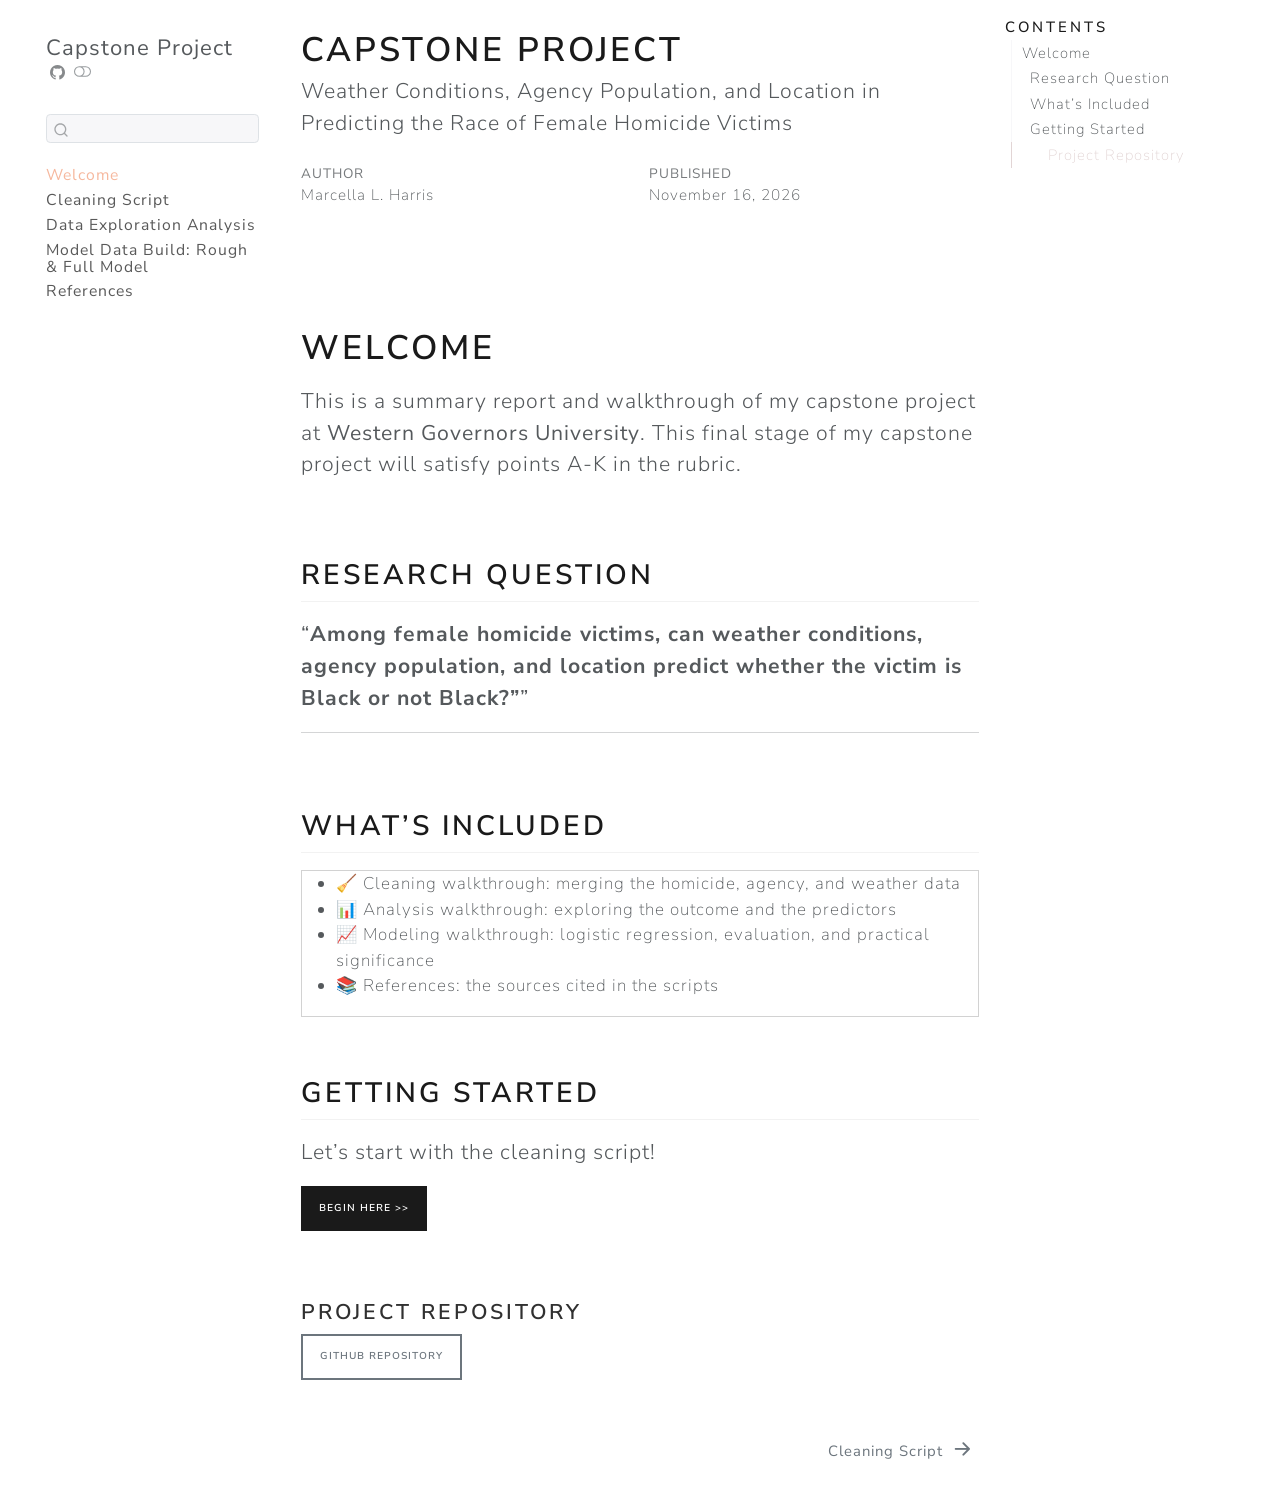
==== index.html @ c0888b8b "Built site for gh-pages" ====
<!DOCTYPE html>
<html xmlns="http://www.w3.org/1999/xhtml" lang="en" xml:lang="en"><head>

<meta charset="utf-8">
<meta name="generator" content="quarto-1.7.33">

<meta name="viewport" content="width=device-width, initial-scale=1.0, user-scalable=yes">

<meta name="author" content="Marcella L. Harris">
<meta name="dcterms.date" content="2026-11-16">

<title>Capstone Project</title>
<style>
code{white-space: pre-wrap;}
span.smallcaps{font-variant: small-caps;}
div.columns{display: flex; gap: min(4vw, 1.5em);}
div.column{flex: auto; overflow-x: auto;}
div.hanging-indent{margin-left: 1.5em; text-indent: -1.5em;}
ul.task-list{list-style: none;}
ul.task-list li input[type="checkbox"] {
  width: 0.8em;
  margin: 0 0.8em 0.2em -1em; /* quarto-specific, see https://github.com/quarto-dev/quarto-cli/issues/4556 */ 
  vertical-align: middle;
}
</style>


<script src="site_libs/quarto-nav/quarto-nav.js"></script>
<script src="site_libs/quarto-nav/headroom.min.js"></script>
<script src="site_libs/clipboard/clipboard.min.js"></script>
<script src="site_libs/quarto-search/autocomplete.umd.js"></script>
<script src="site_libs/quarto-search/fuse.min.js"></script>
<script src="site_libs/quarto-search/quarto-search.js"></script>
<meta name="quarto:offset" content="./">
<link href="./cleaning.html" rel="next">
<script src="site_libs/quarto-html/quarto.js" type="module"></script>
<script src="site_libs/quarto-html/tabsets/tabsets.js" type="module"></script>
<script src="site_libs/quarto-html/popper.min.js"></script>
<script src="site_libs/quarto-html/tippy.umd.min.js"></script>
<script src="site_libs/quarto-html/anchor.min.js"></script>
<link href="site_libs/quarto-html/tippy.css" rel="stylesheet">
<link href="site_libs/quarto-html/quarto-syntax-highlighting-dcbfc9b4997259b7a423ce661e125a10.css" rel="stylesheet" class="quarto-color-scheme" id="quarto-text-highlighting-styles">
<link href="site_libs/quarto-html/quarto-syntax-highlighting-dark-dcbfc9b4997259b7a423ce661e125a10.css" rel="stylesheet" class="quarto-color-scheme quarto-color-alternate" id="quarto-text-highlighting-styles">
<link href="site_libs/quarto-html/quarto-syntax-highlighting-dcbfc9b4997259b7a423ce661e125a10.css" rel="stylesheet" class="quarto-color-scheme-extra" id="quarto-text-highlighting-styles">
<script src="site_libs/bootstrap/bootstrap.min.js"></script>
<link href="site_libs/bootstrap/bootstrap-icons.css" rel="stylesheet">
<link href="site_libs/bootstrap/bootstrap-3e18b3acf60f17f609d210e892373514.min.css" rel="stylesheet" append-hash="true" class="quarto-color-scheme" id="quarto-bootstrap" data-mode="light">
<link href="site_libs/bootstrap/bootstrap-dark-64ac0ea8960e56d0d36a105beec6d6fa.min.css" rel="stylesheet" append-hash="true" class="quarto-color-scheme quarto-color-alternate" id="quarto-bootstrap" data-mode="dark">
<link href="site_libs/bootstrap/bootstrap-3e18b3acf60f17f609d210e892373514.min.css" rel="stylesheet" append-hash="true" class="quarto-color-scheme-extra" id="quarto-bootstrap" data-mode="light">
<script id="quarto-search-options" type="application/json">{
  "location": "sidebar",
  "copy-button": true,
  "collapse-after": 3,
  "panel-placement": "start",
  "type": "textbox",
  "limit": 50,
  "keyboard-shortcut": [
    "f",
    "/",
    "s"
  ],
  "show-item-context": "tree",
  "language": {
    "search-no-results-text": "No results",
    "search-matching-documents-text": "matching documents",
    "search-copy-link-title": "Copy link to search",
    "search-hide-matches-text": "Hide additional matches",
    "search-more-match-text": "more match in this document",
    "search-more-matches-text": "more matches in this document",
    "search-clear-button-title": "Clear",
    "search-text-placeholder": "",
    "search-detached-cancel-button-title": "Cancel",
    "search-submit-button-title": "Submit",
    "search-label": "Search"
  }
}</script>
<style>html{ scroll-behavior: smooth; }</style>


<link rel="stylesheet" href="custom_styles.css">
</head>

<body class="nav-sidebar floating quarto-light"><script id="quarto-html-before-body" type="application/javascript">
    const toggleBodyColorMode = (bsSheetEl) => {
      const mode = bsSheetEl.getAttribute("data-mode");
      const bodyEl = window.document.querySelector("body");
      if (mode === "dark") {
        bodyEl.classList.add("quarto-dark");
        bodyEl.classList.remove("quarto-light");
      } else {
        bodyEl.classList.add("quarto-light");
        bodyEl.classList.remove("quarto-dark");
      }
    }
    const toggleBodyColorPrimary = () => {
      const bsSheetEl = window.document.querySelector("link#quarto-bootstrap:not([rel=disabled-stylesheet])");
      if (bsSheetEl) {
        toggleBodyColorMode(bsSheetEl);
      }
    }
    const setColorSchemeToggle = (alternate) => {
      const toggles = window.document.querySelectorAll('.quarto-color-scheme-toggle');
      for (let i=0; i < toggles.length; i++) {
        const toggle = toggles[i];
        if (toggle) {
          if (alternate) {
            toggle.classList.add("alternate");
          } else {
            toggle.classList.remove("alternate");
          }
        }
      }
    };
    const toggleColorMode = (alternate) => {
      // Switch the stylesheets
      const primaryStylesheets = window.document.querySelectorAll('link.quarto-color-scheme:not(.quarto-color-alternate)');
      const alternateStylesheets = window.document.querySelectorAll('link.quarto-color-scheme.quarto-color-alternate');
      manageTransitions('#quarto-margin-sidebar .nav-link', false);
      if (alternate) {
        // note: dark is layered on light, we don't disable primary!
        enableStylesheet(alternateStylesheets);
        for (const sheetNode of alternateStylesheets) {
          if (sheetNode.id === "quarto-bootstrap") {
            toggleBodyColorMode(sheetNode);
          }
        }
      } else {
        disableStylesheet(alternateStylesheets);
        enableStylesheet(primaryStylesheets)
        toggleBodyColorPrimary();
      }
      manageTransitions('#quarto-margin-sidebar .nav-link', true);
      // Switch the toggles
      setColorSchemeToggle(alternate)
      // Hack to workaround the fact that safari doesn't
      // properly recolor the scrollbar when toggling (#1455)
      if (navigator.userAgent.indexOf('Safari') > 0 && navigator.userAgent.indexOf('Chrome') == -1) {
        manageTransitions("body", false);
        window.scrollTo(0, 1);
        setTimeout(() => {
          window.scrollTo(0, 0);
          manageTransitions("body", true);
        }, 40);
      }
    }
    const disableStylesheet = (stylesheets) => {
      for (let i=0; i < stylesheets.length; i++) {
        const stylesheet = stylesheets[i];
        stylesheet.rel = 'disabled-stylesheet';
      }
    }
    const enableStylesheet = (stylesheets) => {
      for (let i=0; i < stylesheets.length; i++) {
        const stylesheet = stylesheets[i];
        if(stylesheet.rel !== 'stylesheet') { // for Chrome, which will still FOUC without this check
          stylesheet.rel = 'stylesheet';
        }
      }
    }
    const manageTransitions = (selector, allowTransitions) => {
      const els = window.document.querySelectorAll(selector);
      for (let i=0; i < els.length; i++) {
        const el = els[i];
        if (allowTransitions) {
          el.classList.remove('notransition');
        } else {
          el.classList.add('notransition');
        }
      }
    }
    const isFileUrl = () => {
      return window.location.protocol === 'file:';
    }
    const hasAlternateSentinel = () => {
      let styleSentinel = getColorSchemeSentinel();
      if (styleSentinel !== null) {
        return styleSentinel === "alternate";
      } else {
        return false;
      }
    }
    const setStyleSentinel = (alternate) => {
      const value = alternate ? "alternate" : "default";
      if (!isFileUrl()) {
        window.localStorage.setItem("quarto-color-scheme", value);
      } else {
        localAlternateSentinel = value;
      }
    }
    const getColorSchemeSentinel = () => {
      if (!isFileUrl()) {
        const storageValue = window.localStorage.getItem("quarto-color-scheme");
        return storageValue != null ? storageValue : localAlternateSentinel;
      } else {
        return localAlternateSentinel;
      }
    }
    const toggleGiscusIfUsed = (isAlternate, darkModeDefault) => {
      const baseTheme = document.querySelector('#giscus-base-theme')?.value ?? 'light';
      const alternateTheme = document.querySelector('#giscus-alt-theme')?.value ?? 'dark';
      let newTheme = '';
      if(authorPrefersDark) {
        newTheme = isAlternate ? baseTheme : alternateTheme;
      } else {
        newTheme = isAlternate ? alternateTheme : baseTheme;
      }
      const changeGiscusTheme = () => {
        // From: https://github.com/giscus/giscus/issues/336
        const sendMessage = (message) => {
          const iframe = document.querySelector('iframe.giscus-frame');
          if (!iframe) return;
          iframe.contentWindow.postMessage({ giscus: message }, 'https://giscus.app');
        }
        sendMessage({
          setConfig: {
            theme: newTheme
          }
        });
      }
      const isGiscussLoaded = window.document.querySelector('iframe.giscus-frame') !== null;
      if (isGiscussLoaded) {
        changeGiscusTheme();
      }
    };
    const authorPrefersDark = false;
    const darkModeDefault = authorPrefersDark;
      document.querySelector('link#quarto-text-highlighting-styles.quarto-color-scheme-extra').rel = 'disabled-stylesheet';
      document.querySelector('link#quarto-bootstrap.quarto-color-scheme-extra').rel = 'disabled-stylesheet';
    let localAlternateSentinel = darkModeDefault ? 'alternate' : 'default';
    // Dark / light mode switch
    window.quartoToggleColorScheme = () => {
      // Read the current dark / light value
      let toAlternate = !hasAlternateSentinel();
      toggleColorMode(toAlternate);
      setStyleSentinel(toAlternate);
      toggleGiscusIfUsed(toAlternate, darkModeDefault);
      window.dispatchEvent(new Event('resize'));
    };
    // Switch to dark mode if need be
    if (hasAlternateSentinel()) {
      toggleColorMode(true);
    } else {
      toggleColorMode(false);
    }
  </script>

<div id="quarto-search-results"></div>
  <header id="quarto-header" class="headroom fixed-top">
  <nav class="quarto-secondary-nav">
    <div class="container-fluid d-flex">
      <button type="button" class="quarto-btn-toggle btn" data-bs-toggle="collapse" role="button" data-bs-target=".quarto-sidebar-collapse-item" aria-controls="quarto-sidebar" aria-expanded="false" aria-label="Toggle sidebar navigation" onclick="if (window.quartoToggleHeadroom) { window.quartoToggleHeadroom(); }">
        <i class="bi bi-layout-text-sidebar-reverse"></i>
      </button>
        <nav class="quarto-page-breadcrumbs" aria-label="breadcrumb"><ol class="breadcrumb"><li class="breadcrumb-item"><a href="./index.html">Welcome</a></li></ol></nav>
        <a class="flex-grow-1" role="navigation" data-bs-toggle="collapse" data-bs-target=".quarto-sidebar-collapse-item" aria-controls="quarto-sidebar" aria-expanded="false" aria-label="Toggle sidebar navigation" onclick="if (window.quartoToggleHeadroom) { window.quartoToggleHeadroom(); }">      
        </a>
      <button type="button" class="btn quarto-search-button" aria-label="Search" onclick="window.quartoOpenSearch();">
        <i class="bi bi-search"></i>
      </button>
    </div>
  </nav>
</header>
<!-- content -->
<div id="quarto-content" class="quarto-container page-columns page-rows-contents page-layout-full">
<!-- sidebar -->
  <nav id="quarto-sidebar" class="sidebar collapse collapse-horizontal quarto-sidebar-collapse-item sidebar-navigation floating overflow-auto">
    <div class="pt-lg-2 mt-2 text-left sidebar-header">
    <div class="sidebar-title mb-0 py-0">
      <a href="./">Capstone Project</a> 
        <div class="sidebar-tools-main">
    <a href="https://github.com/MarcellaHarr/wgud502-capstone" title="Source Code" class="quarto-navigation-tool px-1" aria-label="Source Code"><i class="bi bi-github"></i></a>
  <a href="" class="quarto-color-scheme-toggle quarto-navigation-tool  px-1" onclick="window.quartoToggleColorScheme(); return false;" title="Toggle dark mode"><i class="bi"></i></a>
</div>
    </div>
      </div>
        <div class="mt-2 flex-shrink-0 align-items-center">
        <div class="sidebar-search">
        <div id="quarto-search" class="" title="Search"></div>
        </div>
        </div>
    <div class="sidebar-menu-container"> 
    <ul class="list-unstyled mt-1">
        <li class="sidebar-item">
  <div class="sidebar-item-container"> 
  <a href="./index.html" class="sidebar-item-text sidebar-link active">
 <span class="menu-text">Welcome</span></a>
  </div>
</li>
        <li class="sidebar-item">
  <div class="sidebar-item-container"> 
  <a href="./cleaning.html" class="sidebar-item-text sidebar-link">
 <span class="menu-text">Cleaning Script</span></a>
  </div>
</li>
        <li class="sidebar-item">
  <div class="sidebar-item-container"> 
  <a href="./analysis.html" class="sidebar-item-text sidebar-link">
 <span class="menu-text">Data Exploration Analysis</span></a>
  </div>
</li>
        <li class="sidebar-item">
  <div class="sidebar-item-container"> 
  <a href="./modeling.html" class="sidebar-item-text sidebar-link">
 <span class="menu-text">Model Data Build: Rough &amp; Full Model</span></a>
  </div>
</li>
        <li class="sidebar-item">
  <div class="sidebar-item-container"> 
  <a href="./references.html" class="sidebar-item-text sidebar-link">
 <span class="menu-text">References</span></a>
  </div>
</li>
    </ul>
    </div>
</nav>
<div id="quarto-sidebar-glass" class="quarto-sidebar-collapse-item" data-bs-toggle="collapse" data-bs-target=".quarto-sidebar-collapse-item"></div>
<!-- margin-sidebar -->
    <div id="quarto-margin-sidebar" class="sidebar margin-sidebar">
        <nav id="TOC" role="doc-toc" class="toc-active" data-toc-expanded="2">
    <h2 id="toc-title">Contents</h2>
   
  <ul>
  <li><a href="#welcome" id="toc-welcome" class="nav-link active" data-scroll-target="#welcome">Welcome</a>
  <ul>
  <li><a href="#research-question" id="toc-research-question" class="nav-link" data-scroll-target="#research-question">Research Question</a></li>
  <li><a href="#whats-included" id="toc-whats-included" class="nav-link" data-scroll-target="#whats-included">What’s Included</a></li>
  <li><a href="#getting-started" id="toc-getting-started" class="nav-link" data-scroll-target="#getting-started">Getting Started</a>
  <ul>
  <li><a href="#project-repository" id="toc-project-repository" class="nav-link" data-scroll-target="#project-repository">Project Repository</a></li>
  </ul></li>
  </ul></li>
  </ul>
</nav>
    </div>
<!-- main -->
<main class="content column-body" id="quarto-document-content">


<header id="title-block-header" class="quarto-title-block default">
<div class="quarto-title">
<h1 class="title">Capstone Project</h1>
<p class="subtitle lead">Weather Conditions, Agency Population, and Location in Predicting the Race of Female Homicide Victims</p>
</div>



<div class="quarto-title-meta column-body">

    <div>
    <div class="quarto-title-meta-heading">Author</div>
    <div class="quarto-title-meta-contents">
             <p>Marcella L. Harris </p>
          </div>
  </div>
    
    <div>
    <div class="quarto-title-meta-heading">Published</div>
    <div class="quarto-title-meta-contents">
      <p class="date">November 16, 2026</p>
    </div>
  </div>
  
    
  </div>
  


</header>


<p><br></p>
<p><br></p>
<section id="welcome" class="level1 unnumbered">
<h1 class="unnumbered">Welcome</h1>
<div class="lead">
<p>This is a summary report and walkthrough of my capstone project at <strong>Western Governors University</strong>. This final stage of my capstone project will satisfy points A-K in the rubric.</p>
</div>
<p><br></p>
<section id="research-question" class="level2">
<h2 class="anchored" data-anchor-id="research-question">Research Question</h2>
<div class="lead" data-appearance="simple">
<p><strong>“<strong>Among female homicide victims, can weather conditions, agency population, and location predict whether the victim is Black or not Black?”</strong>”</strong></p>
</div>
<hr>
<p><br></p>
</section>
<section id="whats-included" class="level2">
<h2 class="anchored" data-anchor-id="whats-included">What’s Included</h2>
<div class="card">
<ul>
<li>🧹 Cleaning walkthrough: merging the homicide, agency, and weather data</li>
<li>📊 Analysis walkthrough: exploring the outcome and the predictors</li>
<li>📈 Modeling walkthrough: logistic regression, evaluation, and practical significance</li>
<li>📚 References: the sources cited in the scripts</li>
</ul>
</div>
<p><br></p>
</section>
<section id="getting-started" class="level2">
<h2 class="anchored" data-anchor-id="getting-started">Getting Started</h2>
<div class="lead" data-appearance="simple">
<p>Let’s start with the cleaning script!</p>
</div>
<p><a href="./cleaning.html" class="btn btn-primary btn-sm">Begin Here &gt;&gt;</a></p>
<p><br></p>
<section id="project-repository" class="level4">
<h4 class="anchored" data-anchor-id="project-repository">Project Repository</h4>
<p><a href="https://github.com/MarcellaHarr/wgud502-capstone" class="btn btn-outline-secondary btn-sm">GitHub Repository</a></p>


</section>
</section>
</section>

</main> <!-- /main -->
<script id="quarto-html-after-body" type="application/javascript">
  window.document.addEventListener("DOMContentLoaded", function (event) {
    // Ensure there is a toggle, if there isn't float one in the top right
    if (window.document.querySelector('.quarto-color-scheme-toggle') === null) {
      const a = window.document.createElement('a');
      a.classList.add('top-right');
      a.classList.add('quarto-color-scheme-toggle');
      a.href = "";
      a.onclick = function() { try { window.quartoToggleColorScheme(); } catch {} return false; };
      const i = window.document.createElement("i");
      i.classList.add('bi');
      a.appendChild(i);
      window.document.body.appendChild(a);
    }
    setColorSchemeToggle(hasAlternateSentinel())
    const icon = "";
    const anchorJS = new window.AnchorJS();
    anchorJS.options = {
      placement: 'right',
      icon: icon
    };
    anchorJS.add('.anchored');
    const isCodeAnnotation = (el) => {
      for (const clz of el.classList) {
        if (clz.startsWith('code-annotation-')) {                     
          return true;
        }
      }
      return false;
    }
    const onCopySuccess = function(e) {
      // button target
      const button = e.trigger;
      // don't keep focus
      button.blur();
      // flash "checked"
      button.classList.add('code-copy-button-checked');
      var currentTitle = button.getAttribute("title");
      button.setAttribute("title", "Copied!");
      let tooltip;
      if (window.bootstrap) {
        button.setAttribute("data-bs-toggle", "tooltip");
        button.setAttribute("data-bs-placement", "left");
        button.setAttribute("data-bs-title", "Copied!");
        tooltip = new bootstrap.Tooltip(button, 
          { trigger: "manual", 
            customClass: "code-copy-button-tooltip",
            offset: [0, -8]});
        tooltip.show();    
      }
      setTimeout(function() {
        if (tooltip) {
          tooltip.hide();
          button.removeAttribute("data-bs-title");
          button.removeAttribute("data-bs-toggle");
          button.removeAttribute("data-bs-placement");
        }
        button.setAttribute("title", currentTitle);
        button.classList.remove('code-copy-button-checked');
      }, 1000);
      // clear code selection
      e.clearSelection();
    }
    const getTextToCopy = function(trigger) {
        const codeEl = trigger.previousElementSibling.cloneNode(true);
        for (const childEl of codeEl.children) {
          if (isCodeAnnotation(childEl)) {
            childEl.remove();
          }
        }
        return codeEl.innerText;
    }
    const clipboard = new window.ClipboardJS('.code-copy-button:not([data-in-quarto-modal])', {
      text: getTextToCopy
    });
    clipboard.on('success', onCopySuccess);
    if (window.document.getElementById('quarto-embedded-source-code-modal')) {
      const clipboardModal = new window.ClipboardJS('.code-copy-button[data-in-quarto-modal]', {
        text: getTextToCopy,
        container: window.document.getElementById('quarto-embedded-source-code-modal')
      });
      clipboardModal.on('success', onCopySuccess);
    }
      var localhostRegex = new RegExp(/^(?:http|https):\/\/localhost\:?[0-9]*\//);
      var mailtoRegex = new RegExp(/^mailto:/);
        var filterRegex = new RegExp('/' + window.location.host + '/');
      var isInternal = (href) => {
          return filterRegex.test(href) || localhostRegex.test(href) || mailtoRegex.test(href);
      }
      // Inspect non-navigation links and adorn them if external
     var links = window.document.querySelectorAll('a[href]:not(.nav-link):not(.navbar-brand):not(.toc-action):not(.sidebar-link):not(.sidebar-item-toggle):not(.pagination-link):not(.no-external):not([aria-hidden]):not(.dropdown-item):not(.quarto-navigation-tool):not(.about-link)');
      for (var i=0; i<links.length; i++) {
        const link = links[i];
        if (!isInternal(link.href)) {
          // undo the damage that might have been done by quarto-nav.js in the case of
          // links that we want to consider external
          if (link.dataset.originalHref !== undefined) {
            link.href = link.dataset.originalHref;
          }
        }
      }
    function tippyHover(el, contentFn, onTriggerFn, onUntriggerFn) {
      const config = {
        allowHTML: true,
        maxWidth: 500,
        delay: 100,
        arrow: false,
        appendTo: function(el) {
            return el.parentElement;
        },
        interactive: true,
        interactiveBorder: 10,
        theme: 'quarto',
        placement: 'bottom-start',
      };
      if (contentFn) {
        config.content = contentFn;
      }
      if (onTriggerFn) {
        config.onTrigger = onTriggerFn;
      }
      if (onUntriggerFn) {
        config.onUntrigger = onUntriggerFn;
      }
      window.tippy(el, config); 
    }
    const noterefs = window.document.querySelectorAll('a[role="doc-noteref"]');
    for (var i=0; i<noterefs.length; i++) {
      const ref = noterefs[i];
      tippyHover(ref, function() {
        // use id or data attribute instead here
        let href = ref.getAttribute('data-footnote-href') || ref.getAttribute('href');
        try { href = new URL(href).hash; } catch {}
        const id = href.replace(/^#\/?/, "");
        const note = window.document.getElementById(id);
        if (note) {
          return note.innerHTML;
        } else {
          return "";
        }
      });
    }
    const xrefs = window.document.querySelectorAll('a.quarto-xref');
    const processXRef = (id, note) => {
      // Strip column container classes
      const stripColumnClz = (el) => {
        el.classList.remove("page-full", "page-columns");
        if (el.children) {
          for (const child of el.children) {
            stripColumnClz(child);
          }
        }
      }
      stripColumnClz(note)
      if (id === null || id.startsWith('sec-')) {
        // Special case sections, only their first couple elements
        const container = document.createElement("div");
        if (note.children && note.children.length > 2) {
          container.appendChild(note.children[0].cloneNode(true));
          for (let i = 1; i < note.children.length; i++) {
            const child = note.children[i];
            if (child.tagName === "P" && child.innerText === "") {
              continue;
            } else {
              container.appendChild(child.cloneNode(true));
              break;
            }
          }
          if (window.Quarto?.typesetMath) {
            window.Quarto.typesetMath(container);
          }
          return container.innerHTML
        } else {
          if (window.Quarto?.typesetMath) {
            window.Quarto.typesetMath(note);
          }
          return note.innerHTML;
        }
      } else {
        // Remove any anchor links if they are present
        const anchorLink = note.querySelector('a.anchorjs-link');
        if (anchorLink) {
          anchorLink.remove();
        }
        if (window.Quarto?.typesetMath) {
          window.Quarto.typesetMath(note);
        }
        if (note.classList.contains("callout")) {
          return note.outerHTML;
        } else {
          return note.innerHTML;
        }
      }
    }
    for (var i=0; i<xrefs.length; i++) {
      const xref = xrefs[i];
      tippyHover(xref, undefined, function(instance) {
        instance.disable();
        let url = xref.getAttribute('href');
        let hash = undefined; 
        if (url.startsWith('#')) {
          hash = url;
        } else {
          try { hash = new URL(url).hash; } catch {}
        }
        if (hash) {
          const id = hash.replace(/^#\/?/, "");
          const note = window.document.getElementById(id);
          if (note !== null) {
            try {
              const html = processXRef(id, note.cloneNode(true));
              instance.setContent(html);
            } finally {
              instance.enable();
              instance.show();
            }
          } else {
            // See if we can fetch this
            fetch(url.split('#')[0])
            .then(res => res.text())
            .then(html => {
              const parser = new DOMParser();
              const htmlDoc = parser.parseFromString(html, "text/html");
              const note = htmlDoc.getElementById(id);
              if (note !== null) {
                const html = processXRef(id, note);
                instance.setContent(html);
              } 
            }).finally(() => {
              instance.enable();
              instance.show();
            });
          }
        } else {
          // See if we can fetch a full url (with no hash to target)
          // This is a special case and we should probably do some content thinning / targeting
          fetch(url)
          .then(res => res.text())
          .then(html => {
            const parser = new DOMParser();
            const htmlDoc = parser.parseFromString(html, "text/html");
            const note = htmlDoc.querySelector('main.content');
            if (note !== null) {
              // This should only happen for chapter cross references
              // (since there is no id in the URL)
              // remove the first header
              if (note.children.length > 0 && note.children[0].tagName === "HEADER") {
                note.children[0].remove();
              }
              const html = processXRef(null, note);
              instance.setContent(html);
            } 
          }).finally(() => {
            instance.enable();
            instance.show();
          });
        }
      }, function(instance) {
      });
    }
        let selectedAnnoteEl;
        const selectorForAnnotation = ( cell, annotation) => {
          let cellAttr = 'data-code-cell="' + cell + '"';
          let lineAttr = 'data-code-annotation="' +  annotation + '"';
          const selector = 'span[' + cellAttr + '][' + lineAttr + ']';
          return selector;
        }
        const selectCodeLines = (annoteEl) => {
          const doc = window.document;
          const targetCell = annoteEl.getAttribute("data-target-cell");
          const targetAnnotation = annoteEl.getAttribute("data-target-annotation");
          const annoteSpan = window.document.querySelector(selectorForAnnotation(targetCell, targetAnnotation));
          const lines = annoteSpan.getAttribute("data-code-lines").split(",");
          const lineIds = lines.map((line) => {
            return targetCell + "-" + line;
          })
          let top = null;
          let height = null;
          let parent = null;
          if (lineIds.length > 0) {
              //compute the position of the single el (top and bottom and make a div)
              const el = window.document.getElementById(lineIds[0]);
              top = el.offsetTop;
              height = el.offsetHeight;
              parent = el.parentElement.parentElement;
            if (lineIds.length > 1) {
              const lastEl = window.document.getElementById(lineIds[lineIds.length - 1]);
              const bottom = lastEl.offsetTop + lastEl.offsetHeight;
              height = bottom - top;
            }
            if (top !== null && height !== null && parent !== null) {
              // cook up a div (if necessary) and position it 
              let div = window.document.getElementById("code-annotation-line-highlight");
              if (div === null) {
                div = window.document.createElement("div");
                div.setAttribute("id", "code-annotation-line-highlight");
                div.style.position = 'absolute';
                parent.appendChild(div);
              }
              div.style.top = top - 2 + "px";
              div.style.height = height + 4 + "px";
              div.style.left = 0;
              let gutterDiv = window.document.getElementById("code-annotation-line-highlight-gutter");
              if (gutterDiv === null) {
                gutterDiv = window.document.createElement("div");
                gutterDiv.setAttribute("id", "code-annotation-line-highlight-gutter");
                gutterDiv.style.position = 'absolute';
                const codeCell = window.document.getElementById(targetCell);
                const gutter = codeCell.querySelector('.code-annotation-gutter');
                gutter.appendChild(gutterDiv);
              }
              gutterDiv.style.top = top - 2 + "px";
              gutterDiv.style.height = height + 4 + "px";
            }
            selectedAnnoteEl = annoteEl;
          }
        };
        const unselectCodeLines = () => {
          const elementsIds = ["code-annotation-line-highlight", "code-annotation-line-highlight-gutter"];
          elementsIds.forEach((elId) => {
            const div = window.document.getElementById(elId);
            if (div) {
              div.remove();
            }
          });
          selectedAnnoteEl = undefined;
        };
          // Handle positioning of the toggle
      window.addEventListener(
        "resize",
        throttle(() => {
          elRect = undefined;
          if (selectedAnnoteEl) {
            selectCodeLines(selectedAnnoteEl);
          }
        }, 10)
      );
      function throttle(fn, ms) {
      let throttle = false;
      let timer;
        return (...args) => {
          if(!throttle) { // first call gets through
              fn.apply(this, args);
              throttle = true;
          } else { // all the others get throttled
              if(timer) clearTimeout(timer); // cancel #2
              timer = setTimeout(() => {
                fn.apply(this, args);
                timer = throttle = false;
              }, ms);
          }
        };
      }
        // Attach click handler to the DT
        const annoteDls = window.document.querySelectorAll('dt[data-target-cell]');
        for (const annoteDlNode of annoteDls) {
          annoteDlNode.addEventListener('click', (event) => {
            const clickedEl = event.target;
            if (clickedEl !== selectedAnnoteEl) {
              unselectCodeLines();
              const activeEl = window.document.querySelector('dt[data-target-cell].code-annotation-active');
              if (activeEl) {
                activeEl.classList.remove('code-annotation-active');
              }
              selectCodeLines(clickedEl);
              clickedEl.classList.add('code-annotation-active');
            } else {
              // Unselect the line
              unselectCodeLines();
              clickedEl.classList.remove('code-annotation-active');
            }
          });
        }
    const findCites = (el) => {
      const parentEl = el.parentElement;
      if (parentEl) {
        const cites = parentEl.dataset.cites;
        if (cites) {
          return {
            el,
            cites: cites.split(' ')
          };
        } else {
          return findCites(el.parentElement)
        }
      } else {
        return undefined;
      }
    };
    var bibliorefs = window.document.querySelectorAll('a[role="doc-biblioref"]');
    for (var i=0; i<bibliorefs.length; i++) {
      const ref = bibliorefs[i];
      const citeInfo = findCites(ref);
      if (citeInfo) {
        tippyHover(citeInfo.el, function() {
          var popup = window.document.createElement('div');
          citeInfo.cites.forEach(function(cite) {
            var citeDiv = window.document.createElement('div');
            citeDiv.classList.add('hanging-indent');
            citeDiv.classList.add('csl-entry');
            var biblioDiv = window.document.getElementById('ref-' + cite);
            if (biblioDiv) {
              citeDiv.innerHTML = biblioDiv.innerHTML;
            }
            popup.appendChild(citeDiv);
          });
          return popup.innerHTML;
        });
      }
    }
  });
  </script>
<nav class="page-navigation column-body">
  <div class="nav-page nav-page-previous">
  </div>
  <div class="nav-page nav-page-next">
      <a href="./cleaning.html" class="pagination-link" aria-label="Cleaning Script">
        <span class="nav-page-text">Cleaning Script</span> <i class="bi bi-arrow-right-short"></i>
      </a>
  </div>
</nav>
</div> <!-- /content -->




<script src="site_libs/quarto-html/zenscroll-min.js"></script>
</body></html>
---- site_libs/quarto-html/tippy.css ----
.tippy-box[data-animation=fade][data-state=hidden]{opacity:0}[data-tippy-root]{max-width:calc(100vw - 10px)}.tippy-box{position:relative;background-color:#333;color:#fff;border-radius:4px;font-size:14px;line-height:1.4;white-space:normal;outline:0;transition-property:transform,visibility,opacity}.tippy-box[data-placement^=top]>.tippy-arrow{bottom:0}.tippy-box[data-placement^=top]>.tippy-arrow:before{bottom:-7px;left:0;border-width:8px 8px 0;border-top-color:initial;transform-origin:center top}.tippy-box[data-placement^=bottom]>.tippy-arrow{top:0}.tippy-box[data-placement^=bottom]>.tippy-arrow:before{top:-7px;left:0;border-width:0 8px 8px;border-bottom-color:initial;transform-origin:center bottom}.tippy-box[data-placement^=left]>.tippy-arrow{right:0}.tippy-box[data-placement^=left]>.tippy-arrow:before{border-width:8px 0 8px 8px;border-left-color:initial;right:-7px;transform-origin:center left}.tippy-box[data-placement^=right]>.tippy-arrow{left:0}.tippy-box[data-placement^=right]>.tippy-arrow:before{left:-7px;border-width:8px 8px 8px 0;border-right-color:initial;transform-origin:center right}.tippy-box[data-inertia][data-state=visible]{transition-timing-function:cubic-bezier(.54,1.5,.38,1.11)}.tippy-arrow{width:16px;height:16px;color:#333}.tippy-arrow:before{content:"";position:absolute;border-color:transparent;border-style:solid}.tippy-content{position:relative;padding:5px 9px;z-index:1}
---- site_libs/quarto-html/quarto-syntax-highlighting-dcbfc9b4997259b7a423ce661e125a10.css ----
/* quarto syntax highlight colors */
:root {
  --quarto-hl-al-color: #bf616a;
  --quarto-hl-an-color: #d08770;
  --quarto-hl-at-color: #8fbcbb;
  --quarto-hl-bn-color: #b48ead;
  --quarto-hl-bu-color: #88c0d0;
  --quarto-hl-ch-color: #ebcb8b;
  --quarto-hl-co-color: #616e88;
  --quarto-hl-cv-color: #e5e9f0;
  --quarto-hl-cn-color: #eceff4;
  --quarto-hl-cf-color: #81a1c1;
  --quarto-hl-dt-color: #81a1c1;
  --quarto-hl-dv-color: #b48ead;
  --quarto-hl-do-color: #5e81ac;
  --quarto-hl-er-color: #bf616a;
  --quarto-hl-ex-color: #8fbcbb;
  --quarto-hl-fl-color: #b48ead;
  --quarto-hl-fu-color: #88c0d0;
  --quarto-hl-im-color: #a3be8c;
  --quarto-hl-in-color: #ebcb8b;
  --quarto-hl-kw-color: #81a1c1;
  --quarto-hl-op-color: #81a1c1;
  --quarto-hl-pp-color: #5e81ac;
  --quarto-hl-re-color: #88c0d0;
  --quarto-hl-sc-color: #ebcb8b;
  --quarto-hl-ss-color: #d08770;
  --quarto-hl-st-color: #a3be8c;
  --quarto-hl-va-color: #5e81ac;
  --quarto-hl-vs-color: #a3be8c;
  --quarto-hl-wa-color: #bf616a;
}

/* other quarto variables */
:root {
  --quarto-font-monospace: SFMono-Regular, Menlo, Monaco, Consolas, "Liberation Mono", "Courier New", monospace;
}

/* syntax highlight based on Pandoc's rules */
pre > code.sourceCode > span {
  color: #d8dee9;
}

code.sourceCode > span {
  color: #d8dee9;
}

div.sourceCode,
div.sourceCode pre.sourceCode {
  color: #d8dee9;
}

/* Normal */
code span {
  color: #d8dee9;
}

/* Alert */
code span.al {
  background-color: #3b4252;
  font-weight: bold;
  color: #bf616a;
}

/* Annotation */
code span.an {
  color: #d08770;
}

/* Attribute */
code span.at {
  color: #8fbcbb;
}

/* BaseN */
code span.bn {
  color: #b48ead;
}

/* BuiltIn */
code span.bu {
  font-style: italic;
  color: #88c0d0;
}

/* ControlFlow */
code span.cf {
  font-weight: bold;
  color: #81a1c1;
}

/* Char */
code span.ch {
  color: #ebcb8b;
}

/* Constant */
code span.cn {
  font-weight: bold;
  color: #eceff4;
}

/* Comment */
code span.co {
  color: #616e88;
}

/* CommentVar */
code span.cv {
  color: #e5e9f0;
}

/* Documentation */
code span.do {
  color: #5e81ac;
}

/* DataType */
code span.dt {
  color: #81a1c1;
}

/* DecVal */
code span.dv {
  color: #b48ead;
}

/* Error */
code span.er {
  color: #bf616a;
  text-decoration: underline;
}

/* Extension */
code span.ex {
  font-weight: bold;
  color: #8fbcbb;
}

/* Float */
code span.fl {
  color: #b48ead;
}

/* Function */
code span.fu {
  color: #88c0d0;
}

/* Import */
code span.im {
  color: #a3be8c;
}

/* Information */
code span.in {
  color: #ebcb8b;
}

/* Keyword */
code span.kw {
  font-weight: bold;
  color: #81a1c1;
}

/* Operator */
code span.op {
  color: #81a1c1;
}

/* Preprocessor */
code span.pp {
  color: #5e81ac;
}

/* RegionMarker */
code span.re {
  background-color: #3b4252;
  color: #88c0d0;
}

/* SpecialChar */
code span.sc {
  color: #ebcb8b;
}

/* SpecialString */
code span.ss {
  color: #d08770;
}

/* String */
code span.st {
  color: #a3be8c;
}

/* Variable */
code span.va {
  color: #5e81ac;
}

/* VerbatimString */
code span.vs {
  color: #a3be8c;
}

/* Warning */
code span.wa {
  color: #bf616a;
}

.prevent-inlining {
  content: "</";
}

/*# sourceMappingURL=202085512d967f3f99c2edc9fe10954f.css.map */
---- site_libs/quarto-html/quarto-syntax-highlighting-dark-dcbfc9b4997259b7a423ce661e125a10.css ----
/* quarto syntax highlight colors */
:root {
  --quarto-hl-al-color: #bf616a;
  --quarto-hl-an-color: #d08770;
  --quarto-hl-at-color: #8fbcbb;
  --quarto-hl-bn-color: #b48ead;
  --quarto-hl-bu-color: #88c0d0;
  --quarto-hl-ch-color: #ebcb8b;
  --quarto-hl-co-color: #616e88;
  --quarto-hl-cv-color: #e5e9f0;
  --quarto-hl-cn-color: #eceff4;
  --quarto-hl-cf-color: #81a1c1;
  --quarto-hl-dt-color: #81a1c1;
  --quarto-hl-dv-color: #b48ead;
  --quarto-hl-do-color: #5e81ac;
  --quarto-hl-er-color: #bf616a;
  --quarto-hl-ex-color: #8fbcbb;
  --quarto-hl-fl-color: #b48ead;
  --quarto-hl-fu-color: #88c0d0;
  --quarto-hl-im-color: #a3be8c;
  --quarto-hl-in-color: #ebcb8b;
  --quarto-hl-kw-color: #81a1c1;
  --quarto-hl-op-color: #81a1c1;
  --quarto-hl-pp-color: #5e81ac;
  --quarto-hl-re-color: #88c0d0;
  --quarto-hl-sc-color: #ebcb8b;
  --quarto-hl-ss-color: #d08770;
  --quarto-hl-st-color: #a3be8c;
  --quarto-hl-va-color: #5e81ac;
  --quarto-hl-vs-color: #a3be8c;
  --quarto-hl-wa-color: #bf616a;
}

/* other quarto variables */
:root {
  --quarto-font-monospace: SFMono-Regular, Menlo, Monaco, Consolas, "Liberation Mono", "Courier New", monospace;
}

/* syntax highlight based on Pandoc's rules */
pre > code.sourceCode > span {
  color: #d8dee9;
}

code.sourceCode > span {
  color: #d8dee9;
}

div.sourceCode,
div.sourceCode pre.sourceCode {
  color: #d8dee9;
}

/* Normal */
code span {
  color: #d8dee9;
}

/* Alert */
code span.al {
  background-color: #3b4252;
  font-weight: bold;
  color: #bf616a;
}

/* Annotation */
code span.an {
  color: #d08770;
}

/* Attribute */
code span.at {
  color: #8fbcbb;
}

/* BaseN */
code span.bn {
  color: #b48ead;
}

/* BuiltIn */
code span.bu {
  font-style: italic;
  color: #88c0d0;
}

/* ControlFlow */
code span.cf {
  font-weight: bold;
  color: #81a1c1;
}

/* Char */
code span.ch {
  color: #ebcb8b;
}

/* Constant */
code span.cn {
  font-weight: bold;
  color: #eceff4;
}

/* Comment */
code span.co {
  color: #616e88;
}

/* CommentVar */
code span.cv {
  color: #e5e9f0;
}

/* Documentation */
code span.do {
  color: #5e81ac;
}

/* DataType */
code span.dt {
  color: #81a1c1;
}

/* DecVal */
code span.dv {
  color: #b48ead;
}

/* Error */
code span.er {
  color: #bf616a;
  text-decoration: underline;
}

/* Extension */
code span.ex {
  font-weight: bold;
  color: #8fbcbb;
}

/* Float */
code span.fl {
  color: #b48ead;
}

/* Function */
code span.fu {
  color: #88c0d0;
}

/* Import */
code span.im {
  color: #a3be8c;
}

/* Information */
code span.in {
  color: #ebcb8b;
}

/* Keyword */
code span.kw {
  font-weight: bold;
  color: #81a1c1;
}

/* Operator */
code span.op {
  color: #81a1c1;
}

/* Preprocessor */
code span.pp {
  color: #5e81ac;
}

/* RegionMarker */
code span.re {
  background-color: #3b4252;
  color: #88c0d0;
}

/* SpecialChar */
code span.sc {
  color: #ebcb8b;
}

/* SpecialString */
code span.ss {
  color: #d08770;
}

/* String */
code span.st {
  color: #a3be8c;
}

/* Variable */
code span.va {
  color: #5e81ac;
}

/* VerbatimString */
code span.vs {
  color: #a3be8c;
}

/* Warning */
code span.wa {
  color: #bf616a;
}

.prevent-inlining {
  content: "</";
}

/*# sourceMappingURL=202085512d967f3f99c2edc9fe10954f.css.map */
---- site_libs/quarto-html/quarto-syntax-highlighting-dcbfc9b4997259b7a423ce661e125a10.css ----
/* quarto syntax highlight colors */
:root {
  --quarto-hl-al-color: #bf616a;
  --quarto-hl-an-color: #d08770;
  --quarto-hl-at-color: #8fbcbb;
  --quarto-hl-bn-color: #b48ead;
  --quarto-hl-bu-color: #88c0d0;
  --quarto-hl-ch-color: #ebcb8b;
  --quarto-hl-co-color: #616e88;
  --quarto-hl-cv-color: #e5e9f0;
  --quarto-hl-cn-color: #eceff4;
  --quarto-hl-cf-color: #81a1c1;
  --quarto-hl-dt-color: #81a1c1;
  --quarto-hl-dv-color: #b48ead;
  --quarto-hl-do-color: #5e81ac;
  --quarto-hl-er-color: #bf616a;
  --quarto-hl-ex-color: #8fbcbb;
  --quarto-hl-fl-color: #b48ead;
  --quarto-hl-fu-color: #88c0d0;
  --quarto-hl-im-color: #a3be8c;
  --quarto-hl-in-color: #ebcb8b;
  --quarto-hl-kw-color: #81a1c1;
  --quarto-hl-op-color: #81a1c1;
  --quarto-hl-pp-color: #5e81ac;
  --quarto-hl-re-color: #88c0d0;
  --quarto-hl-sc-color: #ebcb8b;
  --quarto-hl-ss-color: #d08770;
  --quarto-hl-st-color: #a3be8c;
  --quarto-hl-va-color: #5e81ac;
  --quarto-hl-vs-color: #a3be8c;
  --quarto-hl-wa-color: #bf616a;
}

/* other quarto variables */
:root {
  --quarto-font-monospace: SFMono-Regular, Menlo, Monaco, Consolas, "Liberation Mono", "Courier New", monospace;
}

/* syntax highlight based on Pandoc's rules */
pre > code.sourceCode > span {
  color: #d8dee9;
}

code.sourceCode > span {
  color: #d8dee9;
}

div.sourceCode,
div.sourceCode pre.sourceCode {
  color: #d8dee9;
}

/* Normal */
code span {
  color: #d8dee9;
}

/* Alert */
code span.al {
  background-color: #3b4252;
  font-weight: bold;
  color: #bf616a;
}

/* Annotation */
code span.an {
  color: #d08770;
}

/* Attribute */
code span.at {
  color: #8fbcbb;
}

/* BaseN */
code span.bn {
  color: #b48ead;
}

/* BuiltIn */
code span.bu {
  font-style: italic;
  color: #88c0d0;
}

/* ControlFlow */
code span.cf {
  font-weight: bold;
  color: #81a1c1;
}

/* Char */
code span.ch {
  color: #ebcb8b;
}

/* Constant */
code span.cn {
  font-weight: bold;
  color: #eceff4;
}

/* Comment */
code span.co {
  color: #616e88;
}

/* CommentVar */
code span.cv {
  color: #e5e9f0;
}

/* Documentation */
code span.do {
  color: #5e81ac;
}

/* DataType */
code span.dt {
  color: #81a1c1;
}

/* DecVal */
code span.dv {
  color: #b48ead;
}

/* Error */
code span.er {
  color: #bf616a;
  text-decoration: underline;
}

/* Extension */
code span.ex {
  font-weight: bold;
  color: #8fbcbb;
}

/* Float */
code span.fl {
  color: #b48ead;
}

/* Function */
code span.fu {
  color: #88c0d0;
}

/* Import */
code span.im {
  color: #a3be8c;
}

/* Information */
code span.in {
  color: #ebcb8b;
}

/* Keyword */
code span.kw {
  font-weight: bold;
  color: #81a1c1;
}

/* Operator */
code span.op {
  color: #81a1c1;
}

/* Preprocessor */
code span.pp {
  color: #5e81ac;
}

/* RegionMarker */
code span.re {
  background-color: #3b4252;
  color: #88c0d0;
}

/* SpecialChar */
code span.sc {
  color: #ebcb8b;
}

/* SpecialString */
code span.ss {
  color: #d08770;
}

/* String */
code span.st {
  color: #a3be8c;
}

/* Variable */
code span.va {
  color: #5e81ac;
}

/* VerbatimString */
code span.vs {
  color: #a3be8c;
}

/* Warning */
code span.wa {
  color: #bf616a;
}

.prevent-inlining {
  content: "</";
}

/*# sourceMappingURL=202085512d967f3f99c2edc9fe10954f.css.map */
---- custom_styles.css ----
/* Capstone Task 3 CSS File (Martin, 2024) */

/* Inner Scrollbar */
.sidebar.margin-sidebar {
    scroll-behavior: smooth;
    scrollbar-width: none;
    -webkit-scrollbar-width: none;
}

/* Links */
a {
    color: #73a1a1;
    text-decoration: none;
    border-bottom: 1px solid transparent;
    transition: border-color 0.2s ease;
}

a:hover {
    color: #a18a73;
}

/* TOC links */
div.sidebar-item-container .active,
div.sidebar-item-container .show>.nav-link,
div.sidebar-item-container .sidebar-link>code {
    color: #f6b89e;
}

div.sidebar-item-container a:hover {
    color: #e2d5d5;
}

/* Contents menu */
.sidebar nav[role=doc-toc] ul>li>a.active,
.sidebar nav[role=doc-toc] ul>li>ul>li>a.active {
    border-left: 1px solid #e2d5d5;
    color: #e2d5d5 !important;
}

.sidebar nav[role=doc-toc] ul>li a:hover,
.sidebar nav[role=doc-toc] ul>li>ul>li a:hover {
    color: #f6b89e !important;
}

/* Custom elements */
mark.vocab {
    color: #cc9696;
    background-color: transparent;
}

.panel-tabset {
    margin-bottom: 2.25rem;
}

/* Search Term Highlighting */
.search-target-highlight {
    background-color: #fff3cd;
    border-left: 4px solid #ffcc00;
    padding-left: 4px;
    animation: fadeHighlight 2s ease-out;
}

@keyframes fadeHighlight {
    from {
        background-color: #fffae6;
    }

    to {
        background-color: transparent;
    }
}

/* End of file */
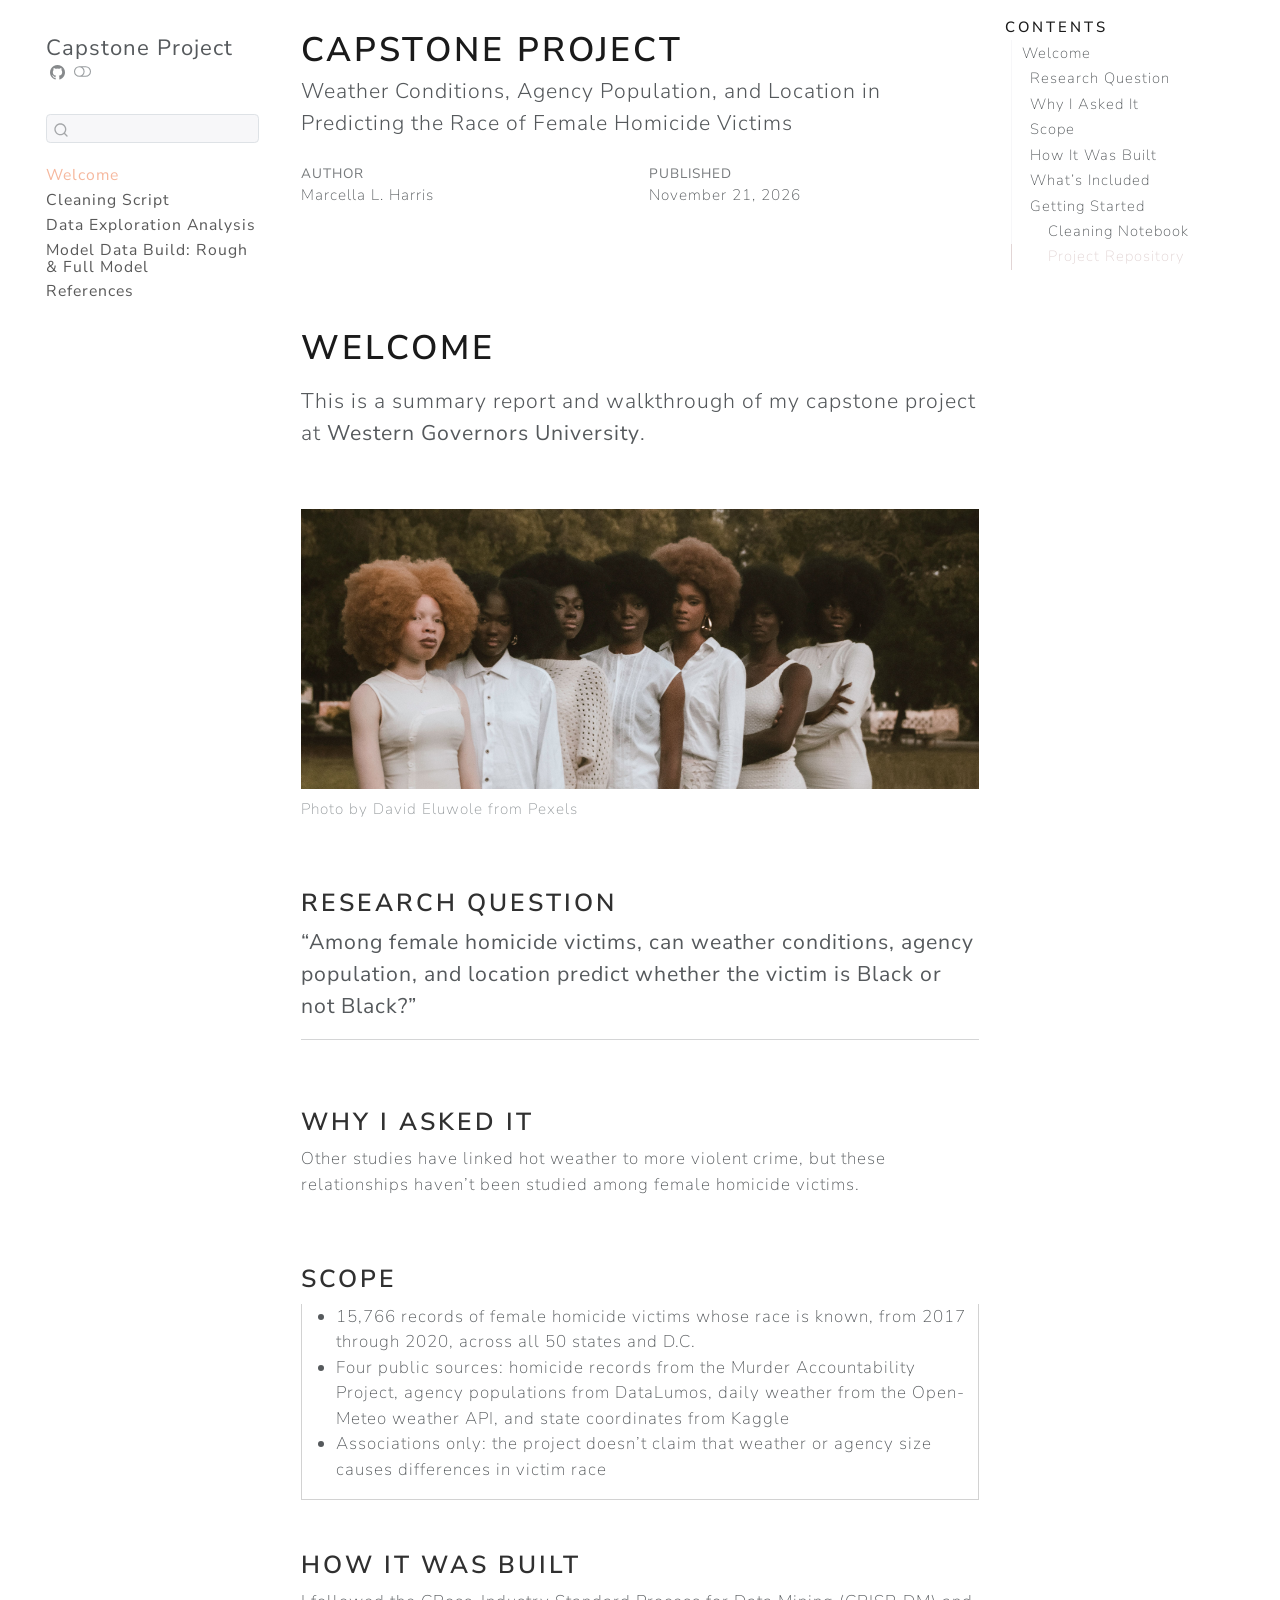
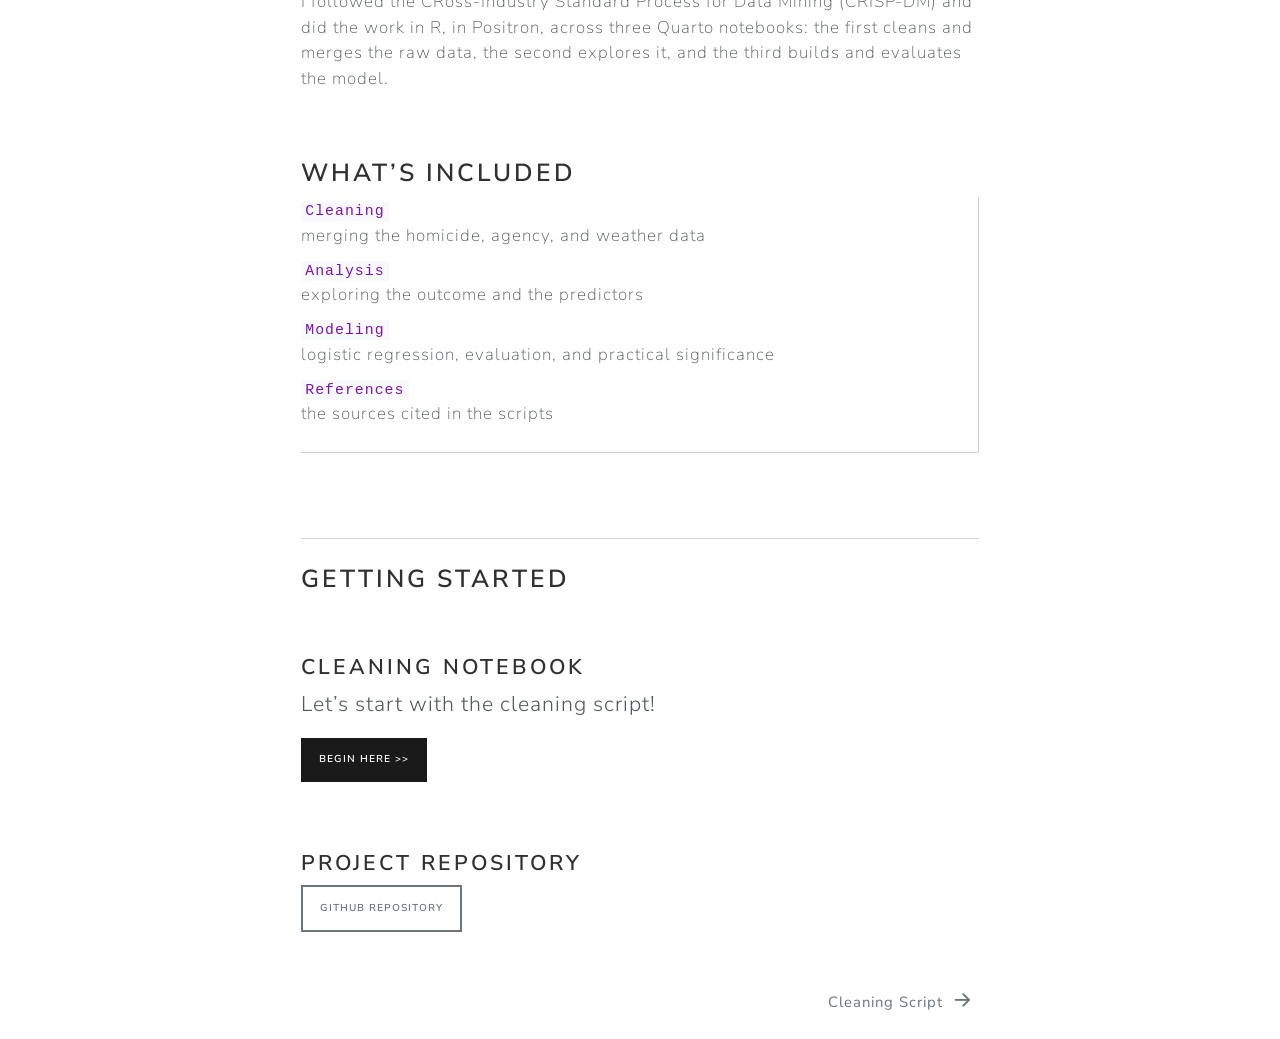
==== commit 21a157d7: "Built site for gh-pages" ====
--- a/index.html
+++ b/index.html
@@ -7,7 +7,7 @@
 <meta name="viewport" content="width=device-width, initial-scale=1.0, user-scalable=yes">
 
 <meta name="author" content="Marcella L. Harris">
-<meta name="dcterms.date" content="2026-11-16">
+<meta name="dcterms.date" content="2026-11-21">
 
 <title>Capstone Project</title>
 <style>
@@ -45,7 +45,7 @@
 <script src="site_libs/bootstrap/bootstrap.min.js"></script>
 <link href="site_libs/bootstrap/bootstrap-icons.css" rel="stylesheet">
 <link href="site_libs/bootstrap/bootstrap-3e18b3acf60f17f609d210e892373514.min.css" rel="stylesheet" append-hash="true" class="quarto-color-scheme" id="quarto-bootstrap" data-mode="light">
-<link href="site_libs/bootstrap/bootstrap-dark-64ac0ea8960e56d0d36a105beec6d6fa.min.css" rel="stylesheet" append-hash="true" class="quarto-color-scheme quarto-color-alternate" id="quarto-bootstrap" data-mode="dark">
+<link href="site_libs/bootstrap/bootstrap-dark-6db67090b17037dfbc1bb68279a7131e.min.css" rel="stylesheet" append-hash="true" class="quarto-color-scheme quarto-color-alternate" id="quarto-bootstrap" data-mode="dark">
 <link href="site_libs/bootstrap/bootstrap-3e18b3acf60f17f609d210e892373514.min.css" rel="stylesheet" append-hash="true" class="quarto-color-scheme-extra" id="quarto-bootstrap" data-mode="light">
 <script id="quarto-search-options" type="application/json">{
   "location": "sidebar",
@@ -323,9 +323,13 @@
   <li><a href="#welcome" id="toc-welcome" class="nav-link active" data-scroll-target="#welcome">Welcome</a>
   <ul>
   <li><a href="#research-question" id="toc-research-question" class="nav-link" data-scroll-target="#research-question">Research Question</a></li>
+  <li><a href="#why-i-asked-it" id="toc-why-i-asked-it" class="nav-link" data-scroll-target="#why-i-asked-it">Why I Asked It</a></li>
+  <li><a href="#scope" id="toc-scope" class="nav-link" data-scroll-target="#scope">Scope</a></li>
+  <li><a href="#how-it-was-built" id="toc-how-it-was-built" class="nav-link" data-scroll-target="#how-it-was-built">How It Was Built</a></li>
   <li><a href="#whats-included" id="toc-whats-included" class="nav-link" data-scroll-target="#whats-included">What’s Included</a></li>
   <li><a href="#getting-started" id="toc-getting-started" class="nav-link" data-scroll-target="#getting-started">Getting Started</a>
   <ul>
+  <li><a href="#cleaning-notebook" id="toc-cleaning-notebook" class="nav-link" data-scroll-target="#cleaning-notebook">Cleaning Notebook</a></li>
   <li><a href="#project-repository" id="toc-project-repository" class="nav-link" data-scroll-target="#project-repository">Project Repository</a></li>
   </ul></li>
   </ul></li>
@@ -356,7 +360,7 @@
     <div>
     <div class="quarto-title-meta-heading">Published</div>
     <div class="quarto-title-meta-contents">
-      <p class="date">November 16, 2026</p>
+      <p class="date">November 21, 2026</p>
     </div>
   </div>
   
@@ -373,39 +377,85 @@
 <section id="welcome" class="level1 unnumbered">
 <h1 class="unnumbered">Welcome</h1>
 <div class="lead">
-<p>This is a summary report and walkthrough of my capstone project at <strong>Western Governors University</strong>. This final stage of my capstone project will satisfy points A-K in the rubric.</p>
+<p>This is a summary report and walkthrough of my capstone project at <strong>Western Governors University</strong>.</p>
 </div>
 <p><br></p>
-<section id="research-question" class="level2">
-<h2 class="anchored" data-anchor-id="research-question">Research Question</h2>
+<div class="quarto-figure quarto-figure-center">
+<figure class="figure">
+<p><a href="https://www.pexels.com/photo/line-of-standing-woman-with-afro-hairstyle-18236930/" target="_blank"><img src="./images/david-eluwole.jpg" title="Group of African women" class="img-fluid figure-img"></a></p>
+<figcaption>Photo by David Eluwole from Pexels</figcaption>
+</figure>
+</div>
+<p><br></p>
+<section id="research-question" class="level3">
+<h3 class="anchored" data-anchor-id="research-question">Research Question</h3>
 <div class="lead" data-appearance="simple">
-<p><strong>“<strong>Among female homicide victims, can weather conditions, agency population, and location predict whether the victim is Black or not Black?”</strong>”</strong></p>
+<p><strong>“Among female homicide victims, can weather conditions, agency population, and location predict whether the victim is Black or not Black?”</strong></p>
 </div>
 <hr>
 <p><br></p>
 </section>
-<section id="whats-included" class="level2">
-<h2 class="anchored" data-anchor-id="whats-included">What’s Included</h2>
-<div class="card">
+<section id="why-i-asked-it" class="level3">
+<h3 class="anchored" data-anchor-id="why-i-asked-it">Why I Asked It</h3>
+<p>Other studies have linked hot weather to more violent crime, but these relationships haven’t been studied among female homicide victims.</p>
+<p><br></p>
+</section>
+<section id="scope" class="level3">
+<h3 class="anchored" data-anchor-id="scope">Scope</h3>
+<div class="card" style="border-top: none;">
 <ul>
-<li>🧹 Cleaning walkthrough: merging the homicide, agency, and weather data</li>
-<li>📊 Analysis walkthrough: exploring the outcome and the predictors</li>
-<li>📈 Modeling walkthrough: logistic regression, evaluation, and practical significance</li>
-<li>📚 References: the sources cited in the scripts</li>
+<li>15,766 records of female homicide victims whose race is known, from 2017 through 2020, across all 50 states and D.C.</li>
+<li>Four public sources: homicide records from the Murder Accountability Project, agency populations from DataLumos, daily weather from the Open-Meteo weather API, and state coordinates from Kaggle</li>
+<li>Associations only: the project doesn’t claim that weather or agency size causes differences in victim race</li>
 </ul>
 </div>
 <p><br></p>
 </section>
-<section id="getting-started" class="level2">
-<h2 class="anchored" data-anchor-id="getting-started">Getting Started</h2>
+<section id="how-it-was-built" class="level3">
+<h3 class="anchored" data-anchor-id="how-it-was-built">How It Was Built</h3>
+<p>I followed the CRoss-Industry Standard Process for Data Mining (CRISP-DM) and did the work in R, in Positron, across three Quarto notebooks: the first cleans and merges the raw data, the second explores it, and the third builds and evaluates the model.</p>
+<p><br></p>
+</section>
+<section id="whats-included" class="level3">
+<h3 class="anchored" data-anchor-id="whats-included">What’s Included</h3>
+<div class="card" style="border-top: none; border-left: none;">
+<dl>
+<dt><code>Cleaning</code></dt>
+<dd>
+merging the homicide, agency, and weather data
+</dd>
+<dt><code>Analysis</code></dt>
+<dd>
+exploring the outcome and the predictors
+</dd>
+<dt><code>Modeling</code></dt>
+<dd>
+logistic regression, evaluation, and practical significance
+</dd>
+<dt><code>References</code></dt>
+<dd>
+the sources cited in the scripts
+</dd>
+</dl>
+</div>
+<p><br></p>
+<p><br></p>
+<hr>
+</section>
+<section id="getting-started" class="level3">
+<h3 class="anchored" data-anchor-id="getting-started">Getting Started</h3>
+<p><br></p>
+<section id="cleaning-notebook" class="level4">
+<h4 class="anchored" data-anchor-id="cleaning-notebook">Cleaning Notebook</h4>
 <div class="lead" data-appearance="simple">
 <p>Let’s start with the cleaning script!</p>
 </div>
 <p><a href="./cleaning.html" class="btn btn-primary btn-sm">Begin Here &gt;&gt;</a></p>
 <p><br></p>
+</section>
 <section id="project-repository" class="level4">
 <h4 class="anchored" data-anchor-id="project-repository">Project Repository</h4>
-<p><a href="https://github.com/MarcellaHarr/wgud502-capstone" class="btn btn-outline-secondary btn-sm">GitHub Repository</a></p>
+<p><a href="https://github.com/MarcellaHarr/wgud502-capstone" class="btn btn-outline-secondary btn-sm" target="_blank">GitHub Repository</a></p>
 
 
 </section>
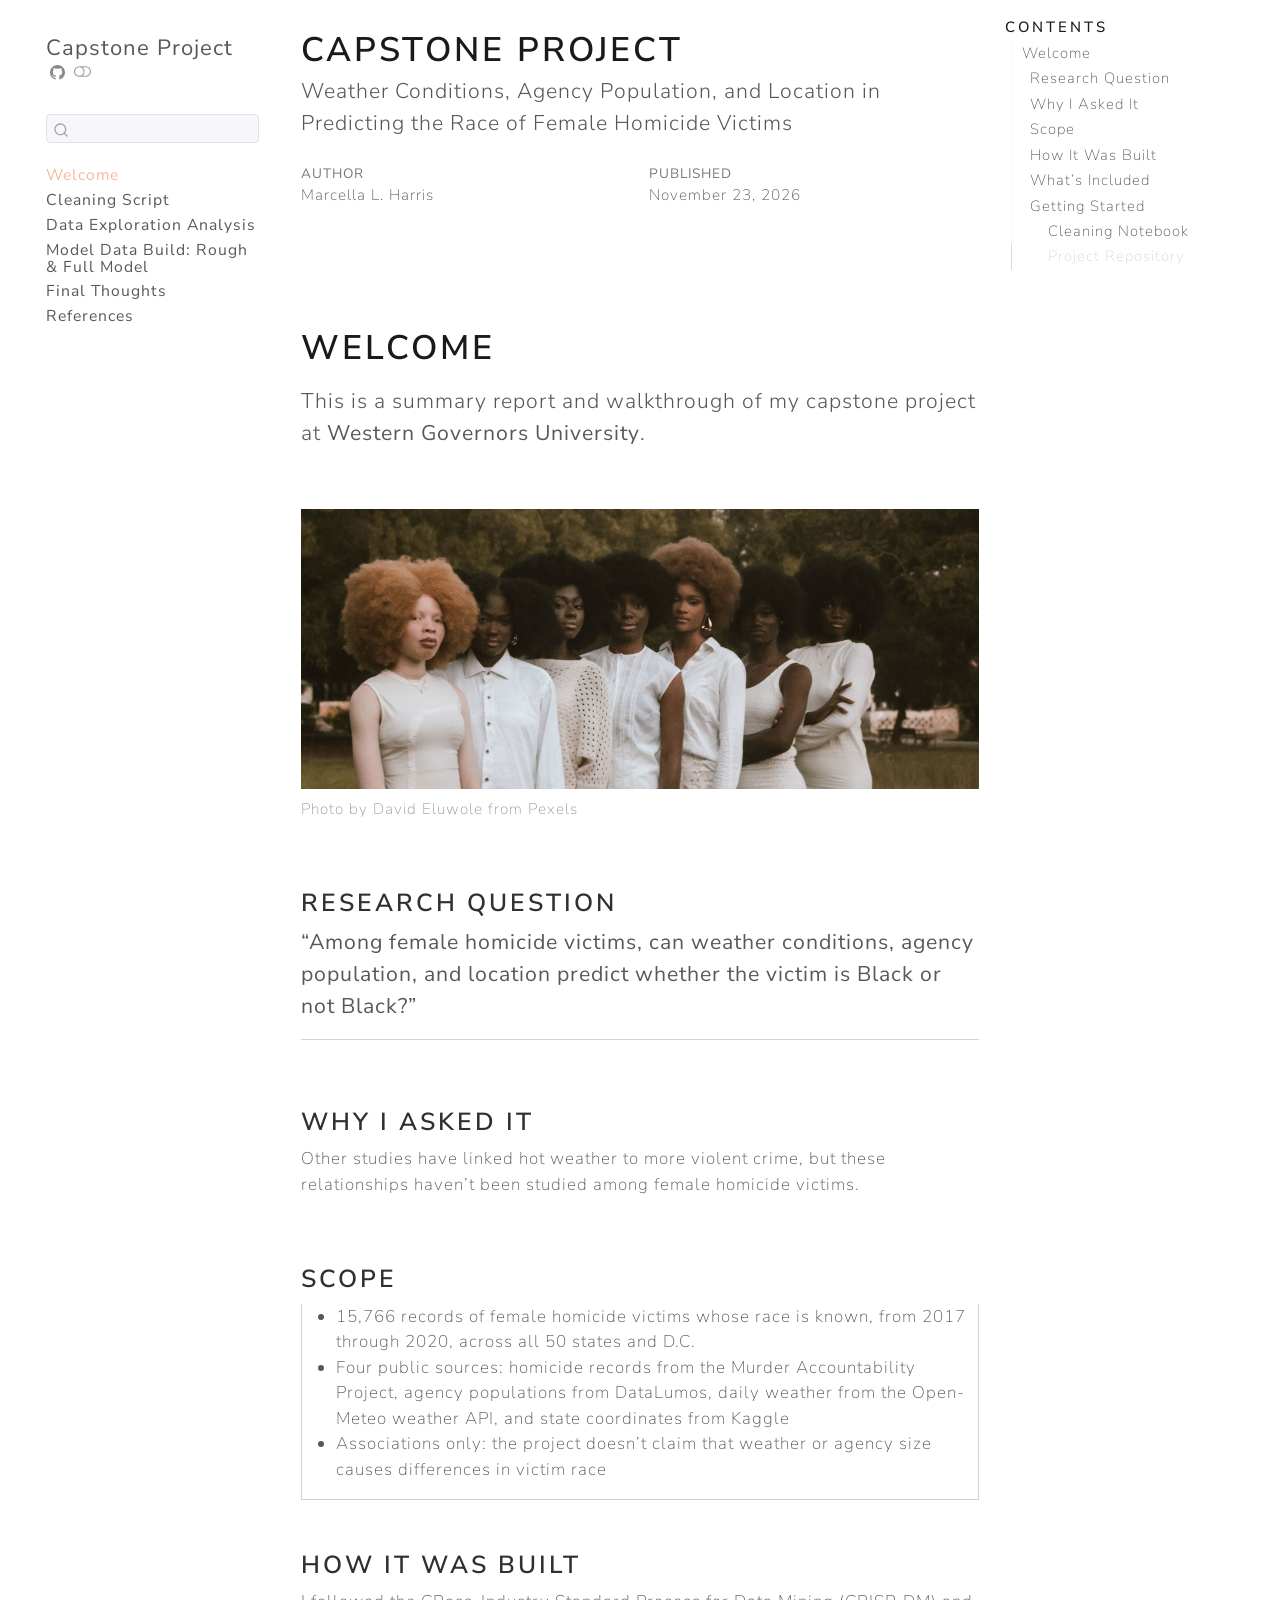
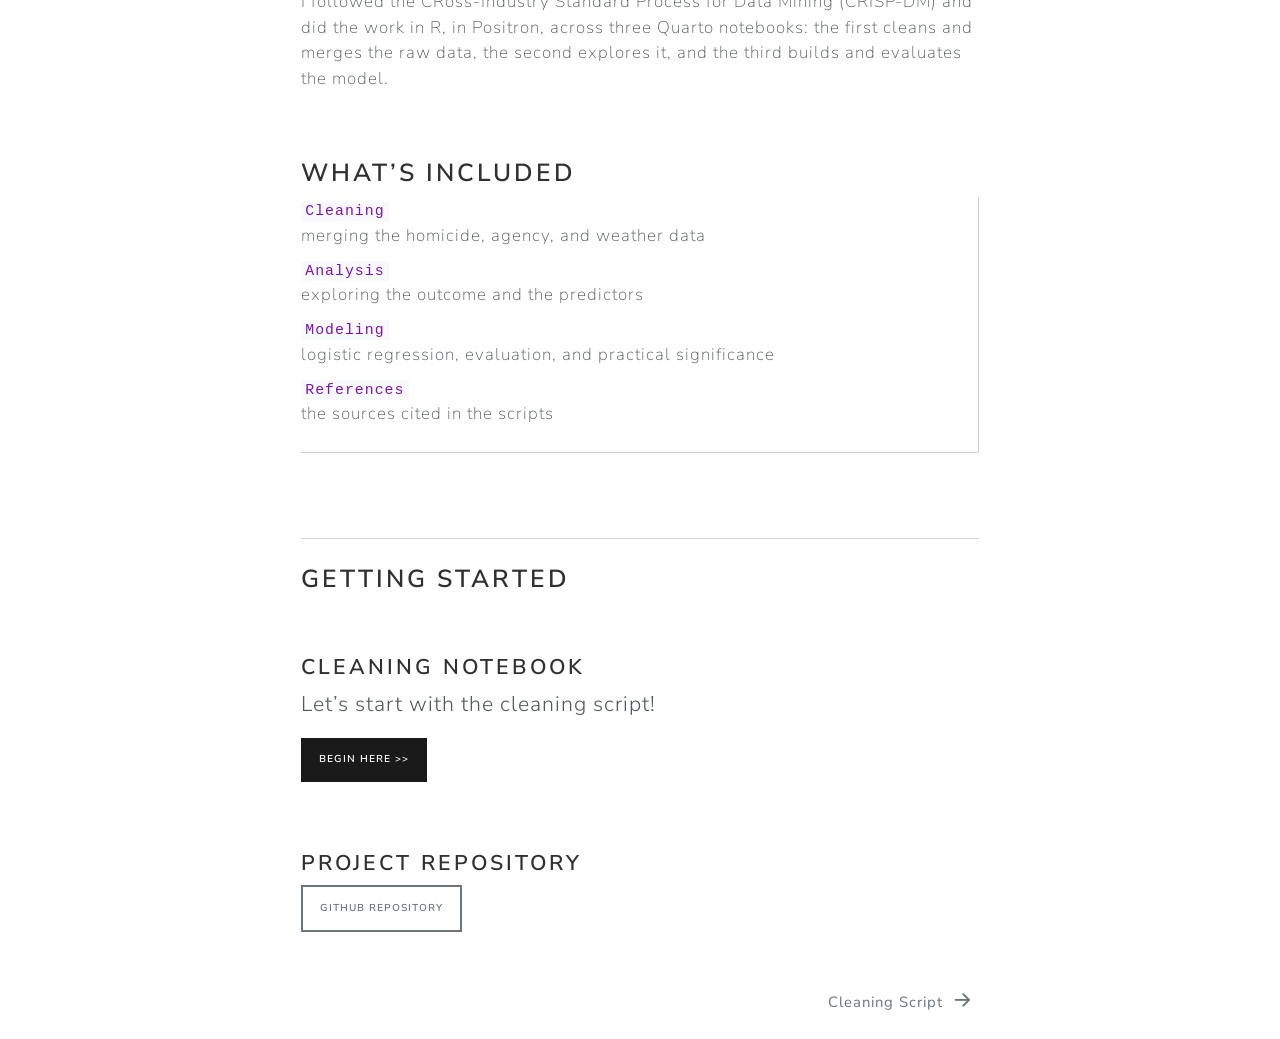
==== commit 547e3572: "Built site for gh-pages" ====
--- a/index.html
+++ b/index.html
@@ -7,7 +7,7 @@
 <meta name="viewport" content="width=device-width, initial-scale=1.0, user-scalable=yes">
 
 <meta name="author" content="Marcella L. Harris">
-<meta name="dcterms.date" content="2026-11-21">
+<meta name="dcterms.date" content="2026-11-23">
 
 <title>Capstone Project</title>
 <style>
@@ -306,6 +306,12 @@
 </li>
         <li class="sidebar-item">
   <div class="sidebar-item-container"> 
+  <a href="./thoughts.html" class="sidebar-item-text sidebar-link">
+ <span class="menu-text">Final Thoughts</span></a>
+  </div>
+</li>
+        <li class="sidebar-item">
+  <div class="sidebar-item-container"> 
   <a href="./references.html" class="sidebar-item-text sidebar-link">
  <span class="menu-text">References</span></a>
   </div>
@@ -360,7 +366,7 @@
     <div>
     <div class="quarto-title-meta-heading">Published</div>
     <div class="quarto-title-meta-contents">
-      <p class="date">November 21, 2026</p>
+      <p class="date">November 23, 2026</p>
     </div>
   </div>
   
